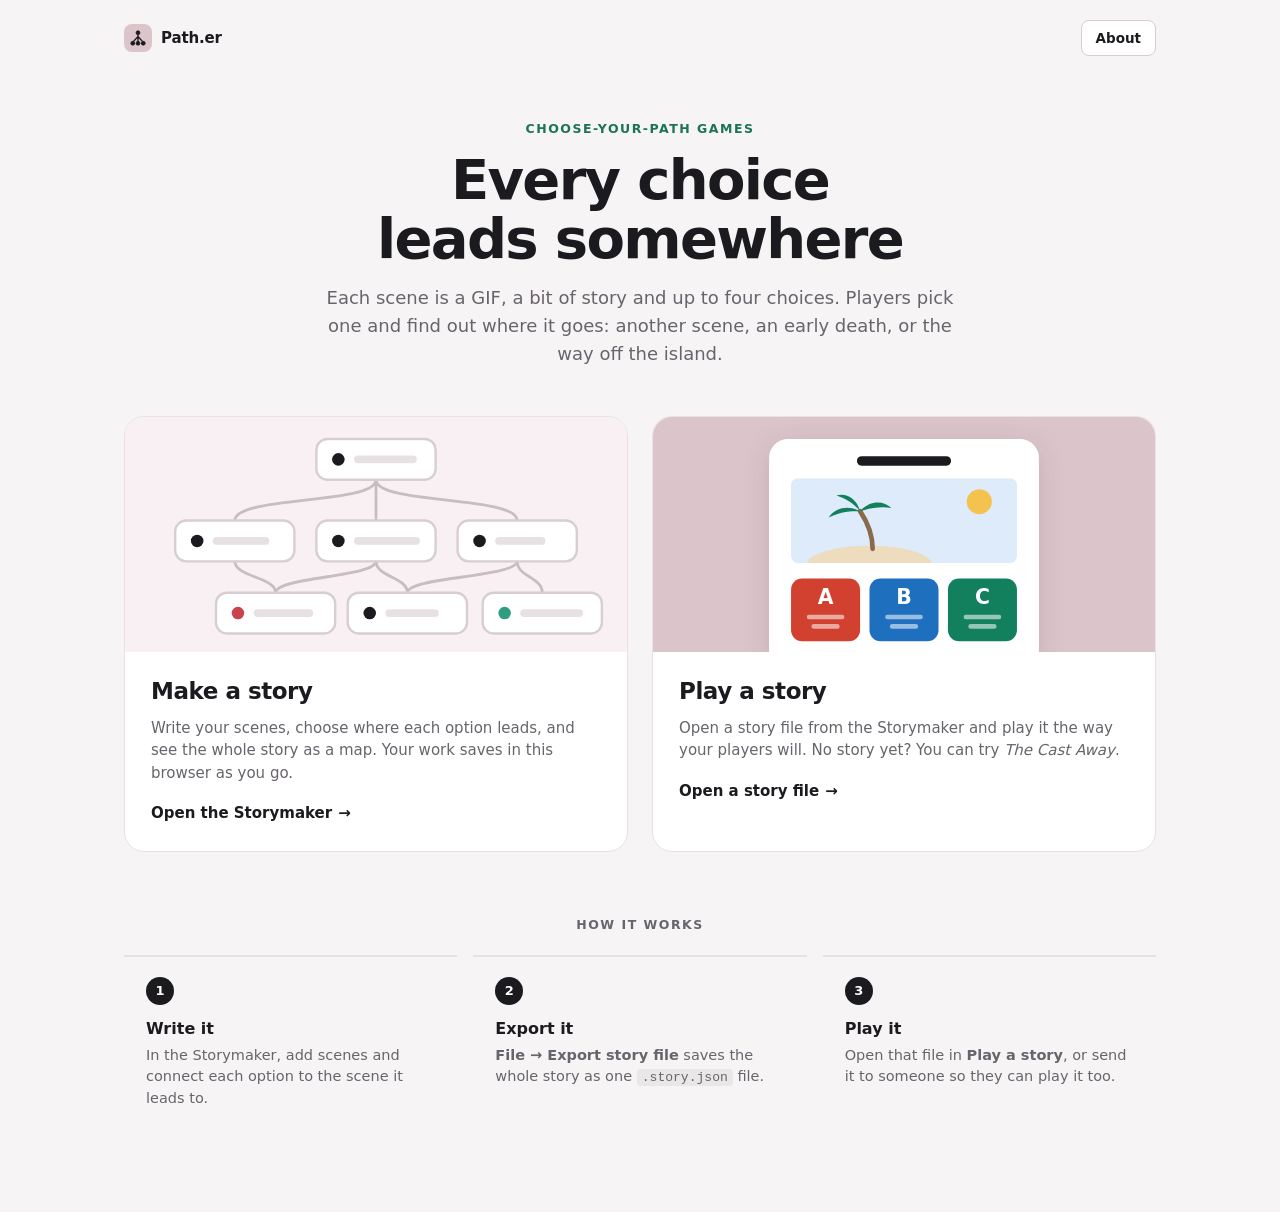
==== index.html @ 751f31da "Initial commit of the site" ====
<!DOCTYPE html>
<html lang="en">
<head>
  <meta charset="utf-8">
  <meta name="viewport" content="width=device-width, initial-scale=1">
  <title>Path.er</title>
  <meta name="description" content="Make choose-your-path games: a GIF, a bit of story and up to four choices per scene.">
  <link rel="icon" href="favicon.svg" type="image/svg+xml">
  <link rel="stylesheet" href="css/site.css">
</head>
<body>
  <header class="site-header">
    <a class="brand" href="index.html" aria-current="page">
      <span class="brand-mark" aria-hidden="true">
        <svg viewBox="0 0 24 24"><circle cx="12" cy="5" r="2.6"/><circle cx="5" cy="19" r="2.6"/><circle cx="12" cy="19" r="2.6"/><circle cx="19" cy="19" r="2.6"/><path d="M12 7.5v9M12 10l-6.2 6.8M12 10l6.2 6.8" fill="none" stroke-width="1.8"/></svg>
      </span>
      Path.er
    </a>
    <nav class="header-actions" aria-label="Site">
      <a class="btn" href="about.html">About</a>
    </nav>
  </header>

  <main class="landing">
    <section class="hero">
      <p class="eyebrow">Choose-your-path games</p>
      <h1>Every choice leads somewhere</h1>
      <p class="lead">Each scene is a GIF, a bit of story and up to four choices. Players pick one and find out where it goes: another scene, an early death, or the way off the island.</p>
    </section>

    <div class="paths">
      <a class="path-card" href="storymaker.html">
        <div class="path-art path-art-make" aria-hidden="true">
          <svg viewBox="0 0 320 150">
            <g class="art-links">
              <path d="M160 40 C160 56 70 50 70 66"/>
              <path d="M160 40 V66"/>
              <path d="M160 40 C160 56 250 50 250 66"/>
              <path d="M70 92 C70 102 96 102 96 112"/>
              <path d="M160 92 C160 102 96 102 96 112"/>
              <path d="M160 92 C160 102 180 102 180 112"/>
              <path d="M250 92 C250 102 180 102 180 112"/>
              <path d="M250 92 C250 102 266 102 266 112"/>
            </g>
            <g class="art-node"><rect x="122" y="14" width="76" height="26" rx="7"/><circle cx="136" cy="27" r="4"/><rect class="art-line" x="146" y="24.5" width="40" height="5" rx="2.5"/></g>
            <g class="art-node"><rect x="32" y="66" width="76" height="26" rx="7"/><circle cx="46" cy="79" r="4"/><rect class="art-line" x="56" y="76.5" width="36" height="5" rx="2.5"/></g>
            <g class="art-node"><rect x="122" y="66" width="76" height="26" rx="7"/><circle cx="136" cy="79" r="4"/><rect class="art-line" x="146" y="76.5" width="42" height="5" rx="2.5"/></g>
            <g class="art-node"><rect x="212" y="66" width="76" height="26" rx="7"/><circle cx="226" cy="79" r="4"/><rect class="art-line" x="236" y="76.5" width="32" height="5" rx="2.5"/></g>
            <g class="art-node is-death"><rect x="58" y="112" width="76" height="26" rx="7"/><circle cx="72" cy="125" r="4"/><rect class="art-line" x="82" y="122.5" width="38" height="5" rx="2.5"/></g>
            <g class="art-node"><rect x="142" y="112" width="76" height="26" rx="7"/><circle cx="156" cy="125" r="4"/><rect class="art-line" x="166" y="122.5" width="34" height="5" rx="2.5"/></g>
            <g class="art-node is-ending"><rect x="228" y="112" width="76" height="26" rx="7"/><circle cx="242" cy="125" r="4"/><rect class="art-line" x="252" y="122.5" width="40" height="5" rx="2.5"/></g>
          </svg>
        </div>
        <div class="path-body">
          <h2>Make a story</h2>
          <p>Write your scenes, choose where each option leads, and see the whole story as a map. Your work saves in this browser as you go.</p>
          <span class="path-cta">Open the Storymaker <span aria-hidden="true">→</span></span>
        </div>
      </a>

      <a class="path-card" href="play.html">
        <div class="path-art path-art-play" aria-hidden="true">
          <svg viewBox="0 0 320 150">
            <defs><clipPath id="artGifClip"><rect x="88" y="39" width="144" height="54" rx="4"/></clipPath></defs>
            <rect class="art-panel" x="74" y="14" width="172" height="150" rx="12"/>
            <rect class="art-title" x="130" y="25" width="60" height="6" rx="3"/>
            <g class="art-gif" clip-path="url(#artGifClip)">
              <rect class="art-sky" x="88" y="39" width="144" height="54" rx="4"/>
              <circle class="art-sun" cx="208" cy="54" r="8"/>
              <ellipse class="art-sand" cx="138" cy="94" rx="40" ry="12"/>
              <path class="art-trunk" d="M140 84 C140 74 136 66 132 60"/>
              <path class="art-leaf" d="M132 60 C124 56 116 58 112 64 C120 60 126 60 132 60 Z M132 60 C138 53 147 53 152 58 C145 57 139 58 132 60 Z M132 60 C130 52 123 48 117 50 C123 52 128 55 132 60 Z"/>
            </g>
            <rect class="art-option" x="88" y="103" width="44" height="40" rx="7" fill="#d2412f"/>
            <rect class="art-option" x="138" y="103" width="44" height="40" rx="7" fill="#1f6fbf"/>
            <rect class="art-option" x="188" y="103" width="44" height="40" rx="7" fill="#13805d"/>
            <g class="art-letter">
              <text x="110" y="119">A</text>
              <text x="160" y="119">B</text>
              <text x="210" y="119">C</text>
            </g>
            <g class="art-desc">
              <rect x="98" y="126" width="24" height="3" rx="1.5"/><rect x="101" y="132" width="18" height="3" rx="1.5"/>
              <rect x="148" y="126" width="24" height="3" rx="1.5"/><rect x="151" y="132" width="18" height="3" rx="1.5"/>
              <rect x="198" y="126" width="24" height="3" rx="1.5"/><rect x="201" y="132" width="18" height="3" rx="1.5"/>
            </g>
          </svg>
        </div>
        <div class="path-body">
          <h2>Play a story</h2>
          <p>Open a story file from the Storymaker and play it the way your players will. No story yet? You can try <cite>The Cast Away</cite>.</p>
          <span class="path-cta">Open a story file <span aria-hidden="true">→</span></span>
        </div>
      </a>
    </div>

    <section class="flow" aria-labelledby="flowTitle">
      <h2 id="flowTitle">How it works</h2>
      <ol class="flow-steps">
        <li>
          <span class="flow-num" aria-hidden="true">1</span>
          <h3>Write it</h3>
          <p>In the Storymaker, add scenes and connect each option to the scene it leads to.</p>
        </li>
        <li>
          <span class="flow-num" aria-hidden="true">2</span>
          <h3>Export it</h3>
          <p><b>File → Export story file</b> saves the whole story as one <code>.story.json</code> file.</p>
        </li>
        <li>
          <span class="flow-num" aria-hidden="true">3</span>
          <h3>Play it</h3>
          <p>Open that file in <b>Play a story</b>, or send it to someone so they can play it too.</p>
        </li>
      </ol>
    </section>
  </main>
</body>
</html>
---- css/site.css ----
/* Home page and play page. Same palette as the Storymaker. */

:root {
  --bg: #f6f4f5;
  --surface: #fff;
  --ink: #1b1b1f;
  --muted: #69646c;
  --faint: #9a949d;
  --line: #e7e1e4;
  --line-strong: #d6ced2;
  --pink: #dbc5cb;
  --pink-soft: #f8f0f3;
  --green: #2f9e7f;
  --green-ink: #1d735a;
  --red: #c9424c;
  --red-soft: #fcebec;
  --font: "Segoe UI", system-ui, -apple-system, Roboto, Arial, sans-serif;
}

* { box-sizing: border-box; }
[hidden] { display: none !important; }

body {
  margin: 0;
  background: var(--bg);
  color: var(--ink);
  font: 15px/1.5 var(--font);
}

button { font: inherit; color: inherit; }

:focus-visible {
  outline: 2px solid var(--green);
  outline-offset: 2px;
}

code {
  padding: 1px 5px;
  background: rgba(27, 27, 31, 0.06);
  border-radius: 4px;
  font: 0.9em Consolas, "SFMono-Regular", Menlo, monospace;
}

cite { font-style: italic; }

/* ---------- Header */

.site-header {
  display: flex;
  flex-wrap: wrap;
  align-items: center;
  gap: 10px 12px;
  max-width: 1080px;
  margin: 0 auto;
  padding: 20px 24px;
}

.brand {
  display: flex;
  align-items: center;
  gap: 9px;
  color: inherit;
  font-size: 15px;
  font-weight: 700;
  letter-spacing: -0.01em;
  text-decoration: none;
  white-space: nowrap;
}

.brand-mark {
  display: grid;
  place-items: center;
  width: 28px;
  height: 28px;
  border-radius: 8px;
  background: var(--pink);
}

.brand-mark svg { width: 18px; height: 18px; fill: var(--ink); stroke: var(--ink); }

.header-actions {
  display: flex;
  gap: 8px;
  margin-left: auto;
}

/* ---------- Buttons */

.btn {
  display: inline-flex;
  align-items: center;
  justify-content: center;
  gap: 6px;
  height: 36px;
  padding: 0 14px;
  border: 1px solid var(--line-strong);
  border-radius: 8px;
  background: var(--surface);
  color: inherit;
  font-size: 13.5px;
  font-weight: 600;
  text-decoration: none;
  white-space: nowrap;
  cursor: pointer;
  transition: background 0.15s, border-color 0.15s;
}

.btn:hover { background: #faf7f8; border-color: #c3bac0; }
.btn:active { transform: translateY(1px); }

.btn[aria-current="page"] { background: var(--pink-soft); border-color: var(--pink); }

.btn-primary { background: var(--ink); border-color: var(--ink); color: #fff; }
.btn-primary:hover { background: #34343a; border-color: #34343a; }

.btn-large { height: 46px; padding: 0 22px; border-radius: 11px; font-size: 15px; }

.link-btn {
  padding: 0;
  border: 0;
  background: none;
  font-weight: 700;
  text-decoration: underline;
  text-underline-offset: 3px;
  cursor: pointer;
}

/* ---------- Home page */

.landing {
  max-width: 1080px;
  margin: 0 auto;
  padding: 0 24px 80px;
}

.hero {
  max-width: 720px;
  margin: 0 auto;
  padding: 44px 0 48px;
  text-align: center;
}

.eyebrow {
  margin: 0;
  color: var(--green-ink);
  font-size: 12.5px;
  font-weight: 700;
  letter-spacing: 0.12em;
  text-transform: uppercase;
}

.hero h1 {
  margin: 12px 0 16px;
  font-size: clamp(34px, 6vw, 56px);
  font-weight: 800;
  line-height: 1.05;
  letter-spacing: -0.03em;
  text-wrap: balance;
}

.lead {
  max-width: 56ch;
  margin: 0 auto;
  color: var(--muted);
  font-size: 18px;
  line-height: 1.55;
  text-wrap: pretty;
}

.paths {
  display: grid;
  grid-template-columns: repeat(2, minmax(0, 1fr));
  gap: 24px;
}

.path-card {
  display: flex;
  flex-direction: column;
  overflow: hidden;
  background: var(--surface);
  border: 1px solid var(--line);
  border-radius: 20px;
  color: inherit;
  text-decoration: none;
  transition: transform 0.2s ease, box-shadow 0.2s ease, border-color 0.2s ease;
}

.path-card:hover {
  transform: translateY(-4px);
  border-color: var(--line-strong);
  box-shadow: 0 14px 32px rgba(27, 27, 31, 0.1);
}

.path-card:focus-visible {
  outline: 3px solid var(--green);
  outline-offset: 3px;
}

.path-art svg {
  display: block;
  width: 100%;
  height: auto;
}

.path-art-make { background: var(--pink-soft); }
.path-art-play { background: var(--pink); }

.path-body {
  padding: 22px 26px 26px;
}

.path-body h2 {
  margin: 0 0 8px;
  font-size: 23px;
  font-weight: 800;
  letter-spacing: -0.02em;
}

.path-body p {
  margin: 0 0 18px;
  color: var(--muted);
}

.path-cta {
  display: inline-flex;
  gap: 6px;
  font-weight: 700;
}

.path-cta span { transition: transform 0.2s ease; }
.path-card:hover .path-cta span { transform: translateX(4px); }

/* Card art: the map (Make) and the scene box (Play). */
.art-links path { fill: none; stroke: #c9bcc2; stroke-width: 1.8; }
.art-node rect:first-child { fill: #fff; stroke: var(--line-strong); stroke-width: 1.5; }
.art-node circle { fill: var(--ink); }
.art-node.is-death circle { fill: var(--red); }
.art-node.is-ending circle { fill: var(--green); }
.art-line { fill: var(--line); }

.art-panel { fill: #fff; filter: drop-shadow(0 3px 8px rgba(27, 27, 31, 0.12)); }
.art-title { fill: var(--ink); }
.art-sky { fill: #ddebfa; }
.art-sun { fill: #f4c34f; }
.art-sand { fill: #eedcbf; }
.art-trunk { fill: none; stroke: #8a6a4a; stroke-width: 3; stroke-linecap: round; }
.art-leaf { fill: #13805d; }
.art-letter text { fill: #fff; font: 800 13px var(--font); text-anchor: middle; }
.art-desc rect { fill: rgba(255, 255, 255, 0.55); }

.flow {
  margin-top: 64px;
}

.flow h2 {
  margin: 0 0 20px;
  color: var(--muted);
  font-size: 12.5px;
  font-weight: 700;
  letter-spacing: 0.12em;
  text-align: center;
  text-transform: uppercase;
}

.flow-steps {
  display: grid;
  grid-template-columns: repeat(3, minmax(0, 1fr));
  gap: 16px;
  margin: 0;
  padding: 0;
  list-style: none;
}

.flow-steps li {
  padding: 20px 22px 22px;
  border-top: 2px solid var(--line);
}

.flow-num {
  display: grid;
  place-items: center;
  width: 28px;
  height: 28px;
  border-radius: 50%;
  background: var(--ink);
  color: #fff;
  font-size: 13px;
  font-weight: 700;
}

.flow-steps h3 {
  margin: 12px 0 4px;
  font-size: 16px;
}

.flow-steps p {
  margin: 0;
  color: var(--muted);
  font-size: 14.5px;
}

/* ---------- About page */

.about {
  max-width: 680px;
  margin: 0 auto;
  padding: 40px 24px 80px;
}

.about h1 {
  margin: 0 0 24px;
  font-size: clamp(32px, 5vw, 44px);
  font-weight: 800;
  line-height: 1.1;
  letter-spacing: -0.03em;
}

.prose {
  font-size: 17px;
  line-height: 1.7;
}

.prose p { margin: 0 0 1.1em; }

.prose h2 {
  margin: 1.8em 0 0.5em;
  font-size: 21px;
  font-weight: 800;
  letter-spacing: -0.02em;
}

.prose a { color: inherit; text-underline-offset: 3px; }

.prose .placeholder {
  padding: 28px 24px;
  border: 2px dashed var(--line-strong);
  border-radius: 14px;
  color: var(--faint);
  font-style: italic;
  text-align: center;
}

.back-link {
  margin: 40px 0 0;
  font-weight: 600;
}

.back-link a { color: inherit; text-decoration: none; }
.back-link a:hover { text-decoration: underline; text-underline-offset: 3px; }

/* ---------- Play page */

.play-page main {
  max-width: 828px;
  margin: 0 auto;
  padding: 8px 24px 64px;
}

.picker {
  max-width: 560px;
  margin: 32px auto 0;
  text-align: center;
}

.dropzone {
  display: flex;
  flex-direction: column;
  align-items: center;
  padding: 40px 28px 36px;
  background: var(--surface);
  border: 2px dashed var(--line-strong);
  border-radius: 20px;
}

.dropzone-icon {
  width: 80px;
  height: 80px;
  padding: 16px;
  background: var(--pink-soft);
  border-radius: 50%;
  fill: none;
  stroke: var(--ink);
  stroke-width: 2.2;
  stroke-linecap: round;
  stroke-linejoin: round;
}

.dropzone h1 {
  margin: 18px 0 6px;
  font-size: 28px;
  font-weight: 800;
  letter-spacing: -0.02em;
}

.dropzone-text {
  margin: 0 0 22px;
  color: var(--muted);
}

.picker-error {
  margin: 18px 0 0;
  padding: 10px 14px;
  background: var(--red-soft);
  border-radius: 10px;
  color: var(--red);
  font-size: 14px;
  font-weight: 600;
}

.picker-hint {
  max-width: 48ch;
  margin: 20px auto 0;
  color: var(--muted);
  font-size: 14.5px;
  line-height: 1.6;
}

.picker-hint a { color: var(--ink); font-weight: 600; text-underline-offset: 3px; }
.picker-hint .link-btn { color: var(--ink); }

.game .ip-page {
  border: 1px solid var(--line);
  border-radius: 20px;
}

.game .ip-site-title:focus { outline: none; }

.drop-overlay {
  position: fixed;
  inset: 0;
  z-index: 100;
  display: grid;
  place-items: center;
  padding: 16px;
  background: rgba(248, 240, 243, 0.9);
  pointer-events: none;
}

.drop-overlay p {
  margin: 0;
  padding: 28px 36px;
  background: var(--surface);
  border: 2px dashed #b99aa3;
  border-radius: 18px;
  font-size: 18px;
  font-weight: 700;
}

/* ---------- Small screens */

@media (max-width: 760px) {
  .paths,
  .flow-steps { grid-template-columns: 1fr; }
  .flow { margin-top: 48px; }
}

@media (max-width: 600px) {
  .site-header { padding: 14px 16px; }
  .landing { padding: 0 16px 56px; }
  .about { padding: 24px 16px 56px; }
  .hero { padding: 28px 0 36px; }
  .lead { font-size: 16.5px; }
  .path-body { padding: 20px 20px 22px; }
  .play-page main { padding: 4px 16px 48px; }
  .picker { margin-top: 12px; }
  .dropzone { padding: 32px 20px 28px; }
  .game .ip-page { padding: 24px 14px 32px; }
  .game .ip-site-title { font-size: 26px; }
}

@media (prefers-reduced-motion: reduce) {
  .path-card,
  .path-cta span { transition: none; }
  .path-card:hover,
  .path-card:hover .path-cta span { transform: none; }
}
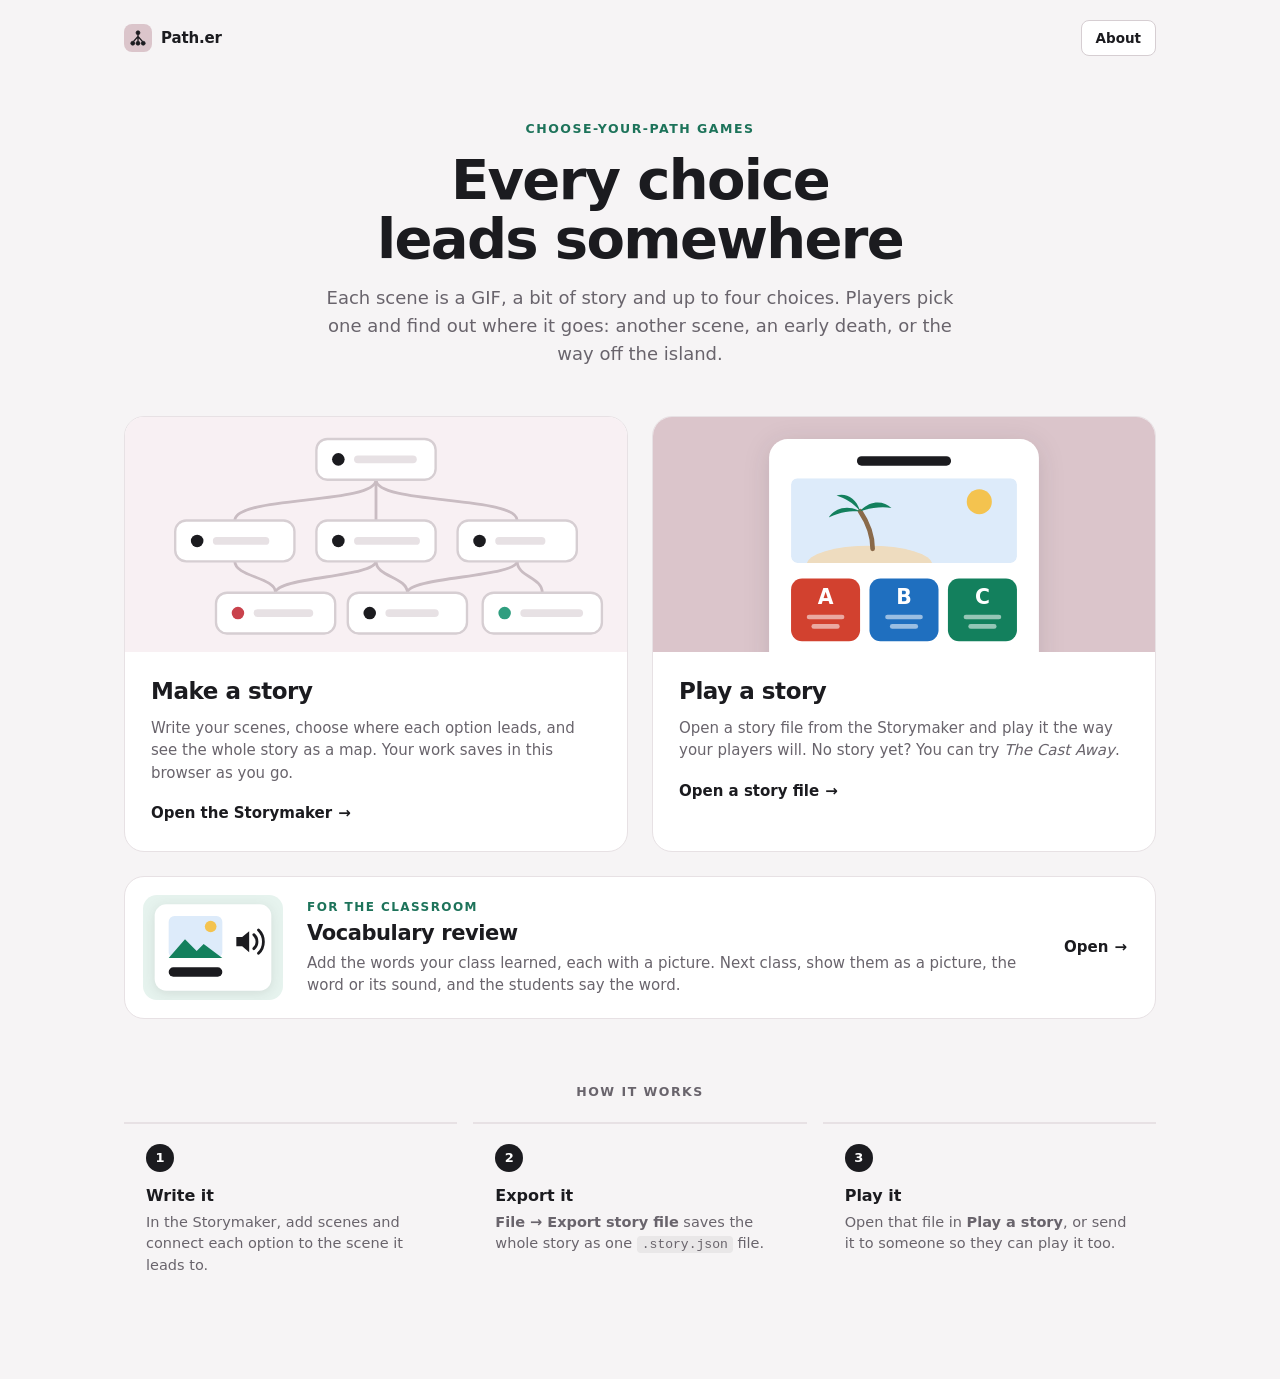
==== commit c363d85b: "Add vocabulary review page A classroom tool for reviewing vocabulary: word lists with pictures and o" ====
--- a/index.html
+++ b/index.html
@@ -94,6 +94,26 @@
       </a>
     </div>
 
+    <a class="vocab-card" href="vocab.html">
+      <span class="vocab-card-art" aria-hidden="true">
+        <svg viewBox="0 0 120 90">
+          <rect class="vc-panel" x="10" y="8" width="100" height="74" rx="10"/>
+          <rect class="vc-sky" x="22" y="18" width="46" height="36" rx="5"/>
+          <circle class="vc-sun" cx="58" cy="27" r="5"/>
+          <path class="vc-hill" d="M22 54 L36 38 L46 48 L52 42 L68 54 Z"/>
+          <rect class="vc-word" x="22" y="62" width="46" height="8" rx="4"/>
+          <path class="vc-sound" d="M80 36h5l6-5v18l-6-5h-5z"/>
+          <path class="vc-wave" d="M95 34a8 8 0 0 1 0 12M99 30a14 14 0 0 1 0 20"/>
+        </svg>
+      </span>
+      <span class="vocab-card-body">
+        <span class="vocab-card-eyebrow">For the classroom</span>
+        <span class="vocab-card-title">Vocabulary review</span>
+        <span class="vocab-card-text">Add the words your class learned, each with a picture. Next class, show them as a picture, the word or its sound, and the students say the word.</span>
+      </span>
+      <span class="path-cta">Open <span aria-hidden="true">→</span></span>
+    </a>
+
     <section class="flow" aria-labelledby="flowTitle">
       <h2 id="flowTitle">How it works</h2>
       <ol class="flow-steps">
--- a/css/site.css
+++ b/css/site.css
@@ -248,6 +248,59 @@
 .art-letter text { fill: #fff; font: 800 13px var(--font); text-anchor: middle; }
 .art-desc rect { fill: rgba(255, 255, 255, 0.55); }
 
+/* Link to the vocabulary review page, under the two path cards. */
+.vocab-card {
+  display: flex;
+  align-items: center;
+  gap: 24px;
+  margin-top: 24px;
+  padding: 18px 28px 18px 18px;
+  background: var(--surface);
+  border: 1px solid var(--line);
+  border-radius: 20px;
+  color: inherit;
+  text-decoration: none;
+  transition: transform 0.2s ease, box-shadow 0.2s ease, border-color 0.2s ease;
+}
+
+.vocab-card:hover {
+  transform: translateY(-3px);
+  border-color: var(--line-strong);
+  box-shadow: 0 14px 32px rgba(27, 27, 31, 0.1);
+}
+
+.vocab-card:focus-visible { outline: 3px solid var(--green); outline-offset: 3px; }
+
+.vocab-card-art {
+  flex: none;
+  width: 140px;
+  border-radius: 14px;
+  background: #e6f3ee;
+}
+
+.vocab-card-art svg { display: block; width: 100%; height: auto; }
+.vc-panel { fill: #fff; filter: drop-shadow(0 2px 5px rgba(27, 27, 31, 0.1)); }
+.vc-sky { fill: #ddebfa; }
+.vc-sun { fill: #f4c34f; }
+.vc-hill { fill: #13805d; }
+.vc-word { fill: var(--ink); }
+.vc-sound { fill: var(--ink); }
+.vc-wave { fill: none; stroke: var(--ink); stroke-width: 2.4; stroke-linecap: round; }
+
+.vocab-card-body { display: grid; gap: 2px; flex: 1; }
+
+.vocab-card-eyebrow {
+  color: var(--green-ink);
+  font-size: 12px;
+  font-weight: 700;
+  letter-spacing: 0.12em;
+  text-transform: uppercase;
+}
+
+.vocab-card-title { font-size: 21px; font-weight: 800; letter-spacing: -0.02em; }
+.vocab-card-text { color: var(--muted); }
+.vocab-card:hover .path-cta span { transform: translateX(4px); }
+
 .flow {
   margin-top: 64px;
 }
@@ -452,6 +505,9 @@
   .paths,
   .flow-steps { grid-template-columns: 1fr; }
   .flow { margin-top: 48px; }
+  .vocab-card { flex-wrap: wrap; gap: 14px 18px; padding: 16px; }
+  .vocab-card-art { width: 100px; }
+  .vocab-card-body { flex-basis: 100%; }
 }
 
 @media (max-width: 600px) {
@@ -470,7 +526,9 @@
 
 @media (prefers-reduced-motion: reduce) {
   .path-card,
+  .vocab-card,
   .path-cta span { transition: none; }
   .path-card:hover,
+  .vocab-card:hover,
   .path-card:hover .path-cta span { transform: none; }
 }
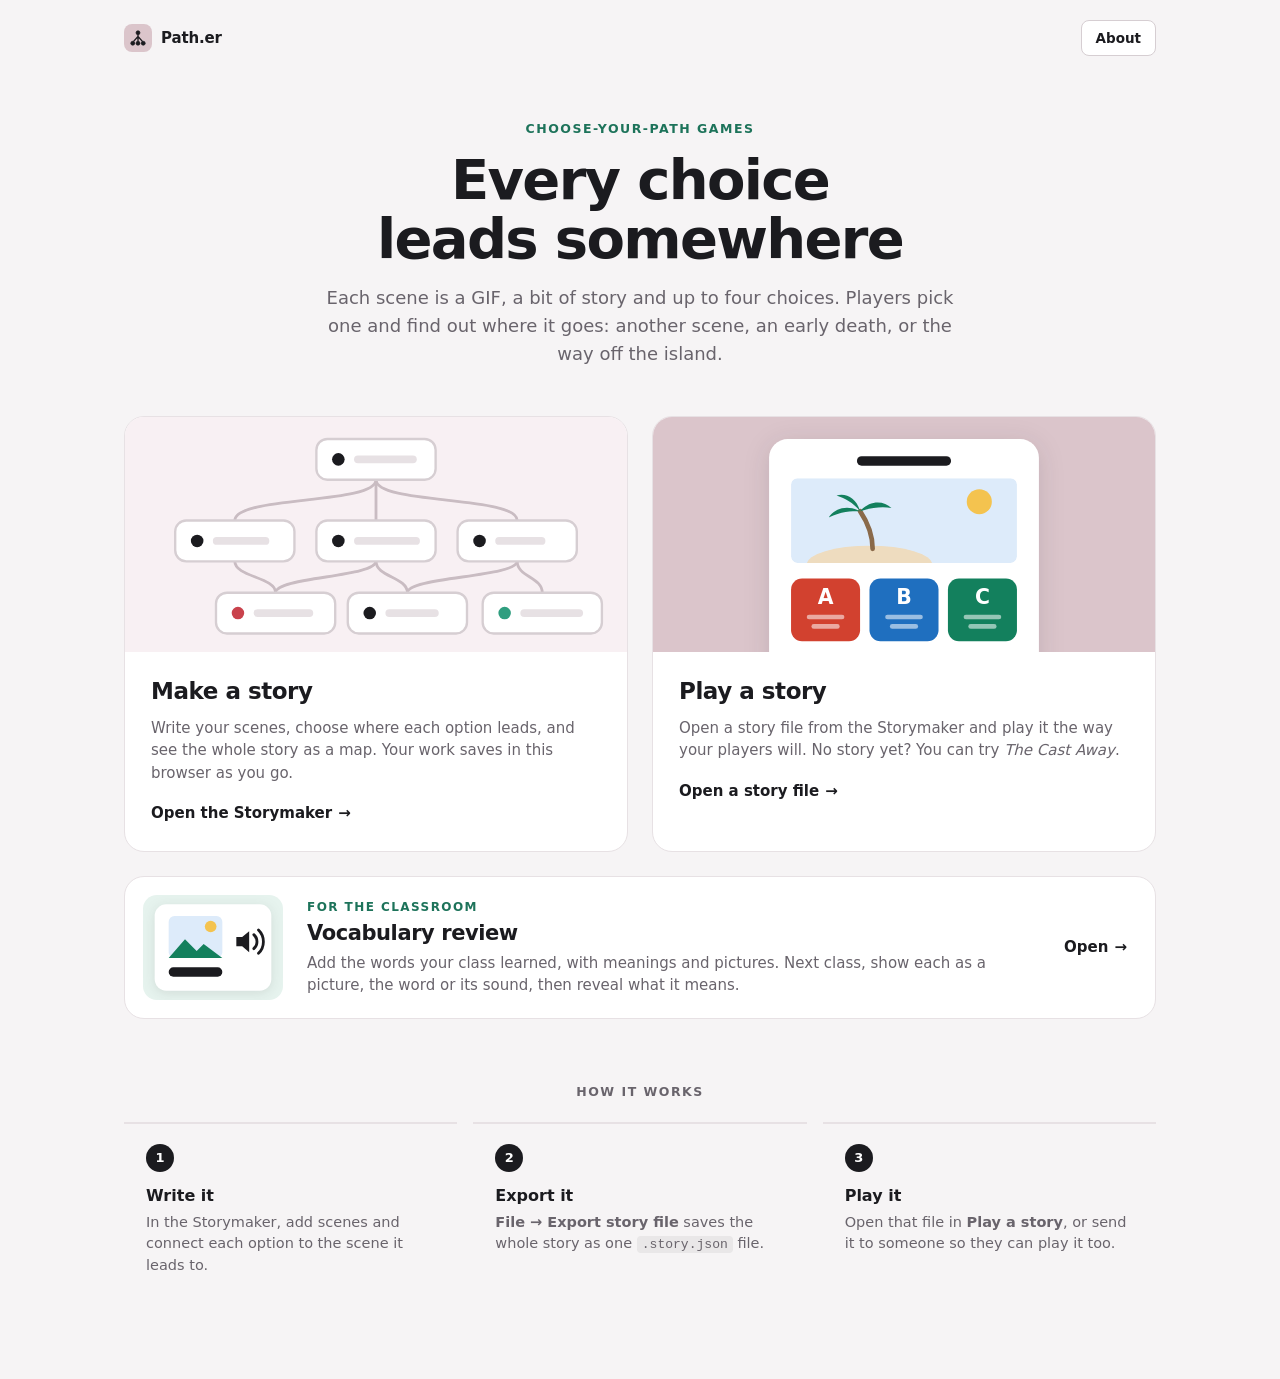
==== commit a3e714d0: "Vocabulary review: show each word's meaning with the answer Words get a meaning (typed, or picked fr" ====
--- a/index.html
+++ b/index.html
@@ -109,7 +109,7 @@
       <span class="vocab-card-body">
         <span class="vocab-card-eyebrow">For the classroom</span>
         <span class="vocab-card-title">Vocabulary review</span>
-        <span class="vocab-card-text">Add the words your class learned, each with a picture. Next class, show them as a picture, the word or its sound, and the students say the word.</span>
+        <span class="vocab-card-text">Add the words your class learned, with meanings and pictures. Next class, show each as a picture, the word or its sound, then reveal what it means.</span>
       </span>
       <span class="path-cta">Open <span aria-hidden="true">→</span></span>
     </a>
